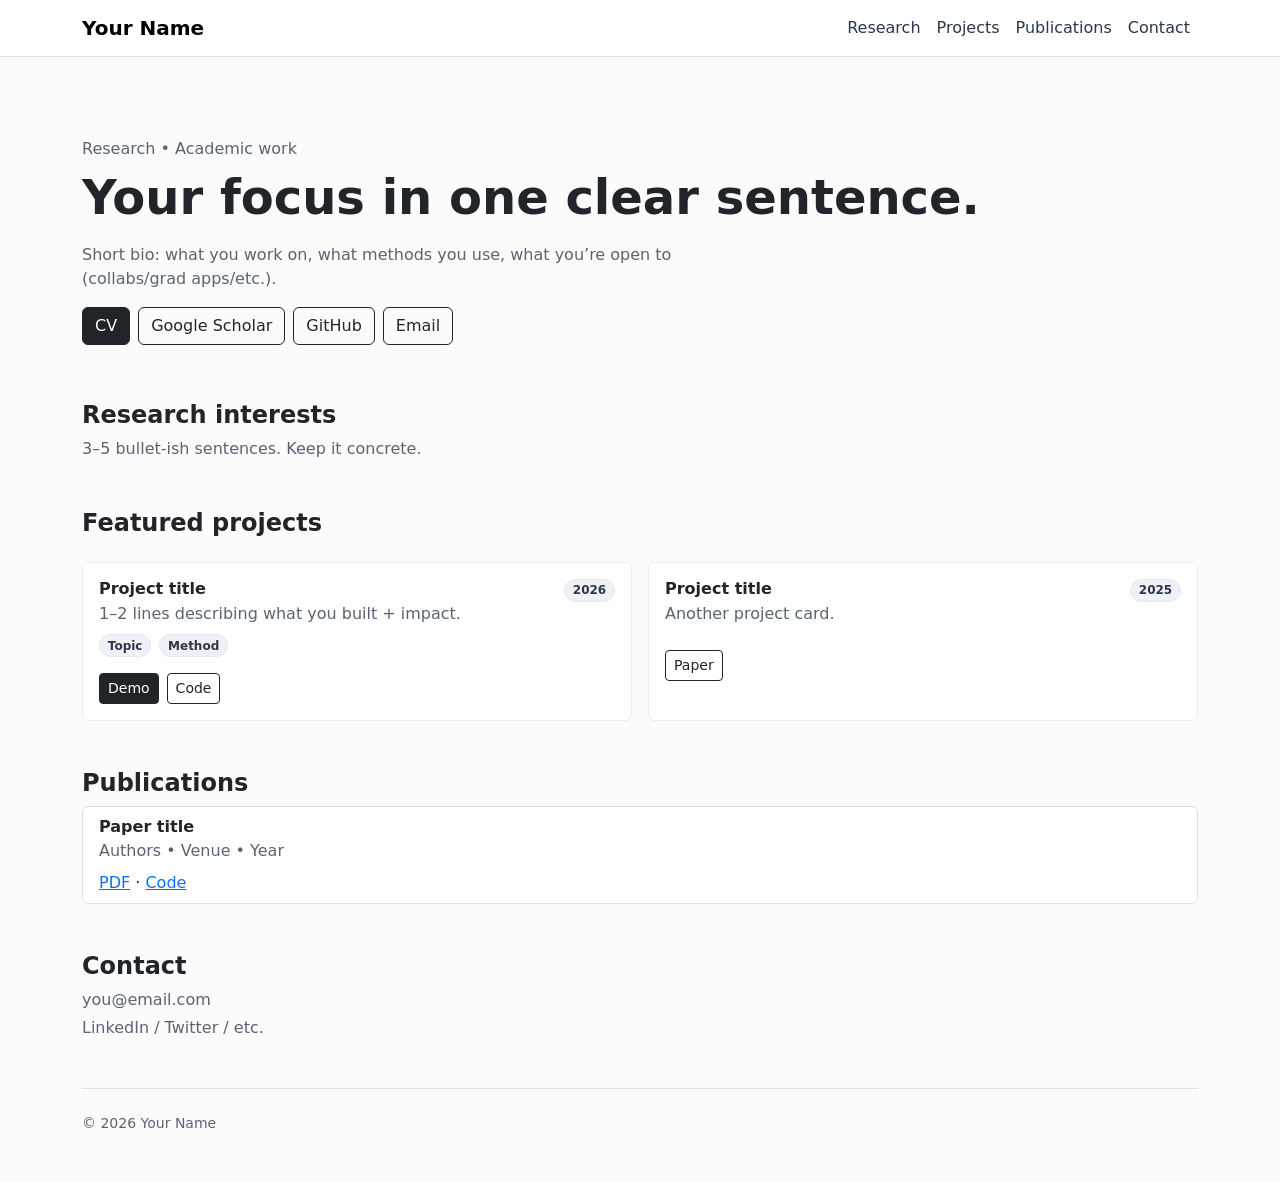
==== index.html @ a36b69d2 "Create index.html" ====
<!doctype html>
<html lang="en">
<head>
  <meta charset="utf-8" />
  <meta name="viewport" content="width=device-width, initial-scale=1" />
  <title>Your Name</title>
  <meta name="description" content="Research & academic work." />

  <!-- Bootstrap (CDN, no install) -->
  <link href="https://cdn.jsdelivr.net/npm/bootstrap@5.3.3/dist/css/bootstrap.min.css" rel="stylesheet">

  <style>
    body { background:#fbfbfc; }
    .hero { padding: 5rem 0 2rem; }
    .muted { color:#5b6470; }
    .badge-soft { background:#eef1f6; color:#2d3748; border:1px solid #e3e7ef; }
    .card { border:1px solid #e9edf3; }
    .nav-link { color:#2c3748; }
  </style>
</head>
<body>
<nav class="navbar navbar-expand-lg bg-white border-bottom sticky-top">
  <div class="container">
    <a class="navbar-brand fw-semibold" href="#">Your Name</a>
    <button class="navbar-toggler" type="button" data-bs-toggle="collapse" data-bs-target="#nav">
      <span class="navbar-toggler-icon"></span>
    </button>
    <div class="collapse navbar-collapse" id="nav">
      <ul class="navbar-nav ms-auto">
        <li class="nav-item"><a class="nav-link" href="#research">Research</a></li>
        <li class="nav-item"><a class="nav-link" href="#projects">Projects</a></li>
        <li class="nav-item"><a class="nav-link" href="#pubs">Publications</a></li>
        <li class="nav-item"><a class="nav-link" href="#contact">Contact</a></li>
      </ul>
    </div>
  </div>
</nav>

<header class="hero">
  <div class="container">
    <p class="muted mb-2">Research • Academic work</p>
    <h1 class="display-5 fw-semibold">Your focus in one clear sentence.</h1>
    <p class="muted mt-3" style="max-width: 62ch;">
      Short bio: what you work on, what methods you use, what you’re open to (collabs/grad apps/etc.).
    </p>
    <div class="d-flex gap-2 flex-wrap mt-3">
      <a class="btn btn-dark" href="#">CV</a>
      <a class="btn btn-outline-dark" href="#">Google Scholar</a>
      <a class="btn btn-outline-dark" href="#">GitHub</a>
      <a class="btn btn-outline-dark" href="mailto:you@email.com">Email</a>
    </div>
  </div>
</header>

<main class="container pb-5">
  <section id="research" class="py-4">
    <h2 class="h4 fw-semibold">Research interests</h2>
    <p class="muted mb-0">3–5 bullet-ish sentences. Keep it concrete.</p>
  </section>

  <section id="projects" class="py-4">
    <h2 class="h4 fw-semibold">Featured projects</h2>
    <div class="row g-3 mt-1">
      <div class="col-md-6">
        <div class="card p-3 h-100">
          <div class="d-flex justify-content-between align-items-start">
            <h3 class="h6 fw-semibold mb-1">Project title</h3>
            <span class="badge badge-soft rounded-pill">2026</span>
          </div>
          <p class="muted mb-2">1–2 lines describing what you built + impact.</p>
          <div class="d-flex gap-2 flex-wrap">
            <span class="badge badge-soft rounded-pill">Topic</span>
            <span class="badge badge-soft rounded-pill">Method</span>
          </div>
          <div class="mt-3 d-flex gap-2">
            <a class="btn btn-sm btn-dark" href="#">Demo</a>
            <a class="btn btn-sm btn-outline-dark" href="#">Code</a>
          </div>
        </div>
      </div>

      <div class="col-md-6">
        <div class="card p-3 h-100">
          <div class="d-flex justify-content-between align-items-start">
            <h3 class="h6 fw-semibold mb-1">Project title</h3>
            <span class="badge badge-soft rounded-pill">2025</span>
          </div>
          <p class="muted mb-2">Another project card.</p>
          <div class="mt-3 d-flex gap-2">
            <a class="btn btn-sm btn-outline-dark" href="#">Paper</a>
          </div>
        </div>
      </div>
    </div>
  </section>

  <section id="pubs" class="py-4">
    <h2 class="h4 fw-semibold">Publications</h2>
    <div class="list-group mt-2">
      <div class="list-group-item">
        <div class="fw-semibold">Paper title</div>
        <div class="muted">Authors • Venue • Year</div>
        <div class="mt-2"><a href="#">PDF</a> · <a href="#">Code</a></div>
      </div>
    </div>
  </section>

  <section id="contact" class="py-4">
    <h2 class="h4 fw-semibold">Contact</h2>
    <p class="muted mb-1">you@email.com</p>
    <p class="muted mb-0">LinkedIn / Twitter / etc.</p>
  </section>

  <footer class="pt-4 mt-4 border-top muted small">
    © <span id="y"></span> Your Name
  </footer>
</main>

<script src="https://cdn.jsdelivr.net/npm/bootstrap@5.3.3/dist/js/bootstrap.bundle.min.js"></script>
<script>document.getElementById("y").textContent = new Date().getFullYear();</script>
</body>
</html>
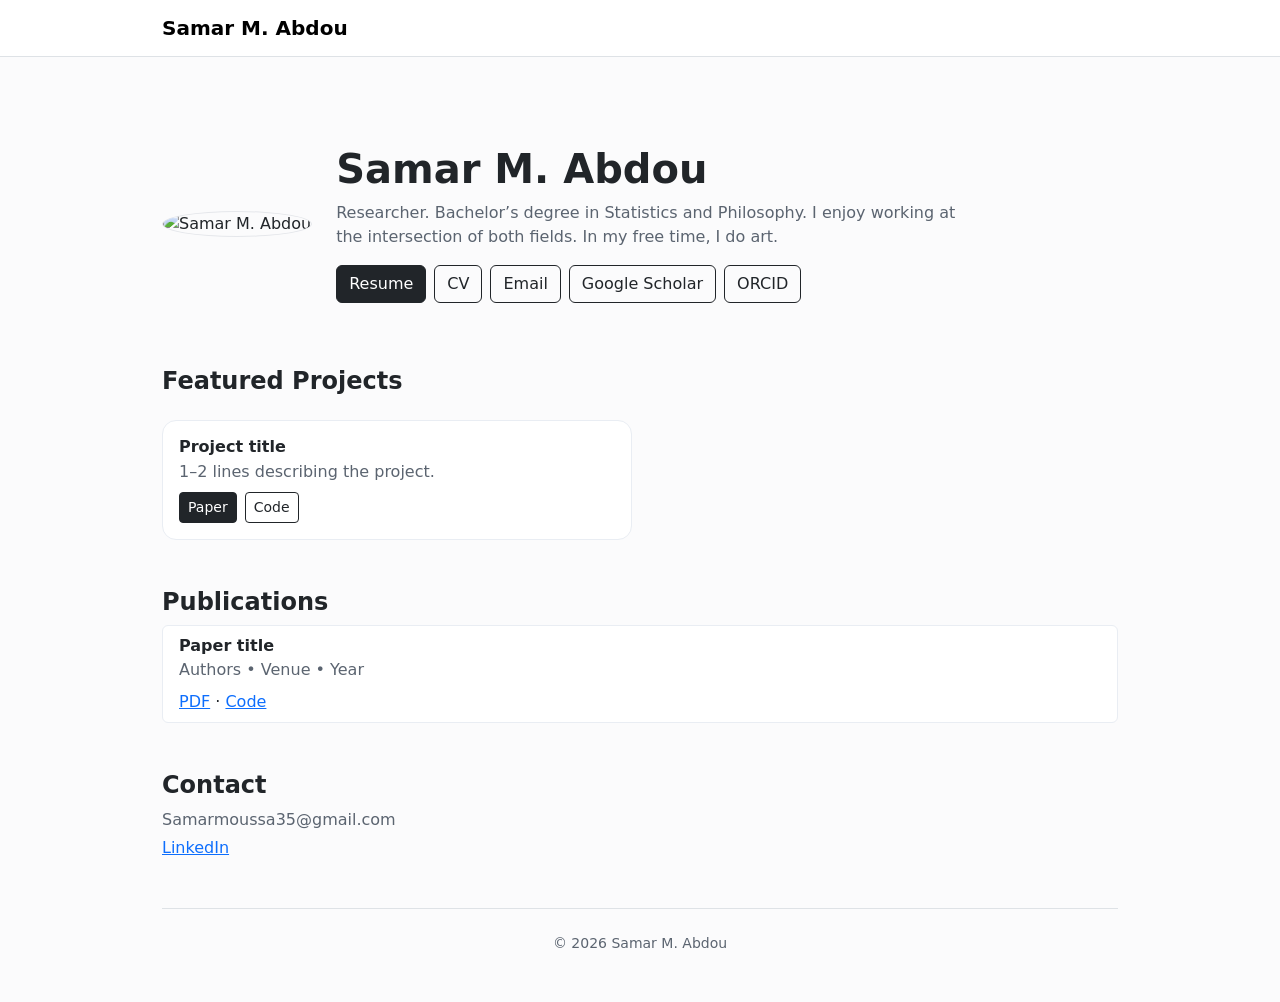
==== commit f91e4afd: "Update index.html" ====
--- a/index.html
+++ b/index.html
@@ -3,91 +3,72 @@
 <head>
   <meta charset="utf-8" />
   <meta name="viewport" content="width=device-width, initial-scale=1" />
-  <title>Your Name</title>
-  <meta name="description" content="Research & academic work." />
+  <title>Samar M. Abdou</title>
+  <meta name="description" content="Academic and research portfolio." />
 
-  <!-- Bootstrap (CDN, no install) -->
   <link href="https://cdn.jsdelivr.net/npm/bootstrap@5.3.3/dist/css/bootstrap.min.css" rel="stylesheet">
 
   <style>
     body { background:#fbfbfc; }
-    .hero { padding: 5rem 0 2rem; }
+    .hero { padding: 5.5rem 0 2.5rem; }
     .muted { color:#5b6470; }
     .badge-soft { background:#eef1f6; color:#2d3748; border:1px solid #e3e7ef; }
-    .card { border:1px solid #e9edf3; }
-    .nav-link { color:#2c3748; }
+    .card, .list-group-item { border:1px solid #e9edf3; border-radius:14px; }
+    .container { max-width: 980px; }
+    .profile-pic {
+      width:140px; height:140px; object-fit:cover;
+      border-radius:50%; border:1px solid #e5e7eb;
+    }
   </style>
 </head>
+
 <body>
-<nav class="navbar navbar-expand-lg bg-white border-bottom sticky-top">
+<nav class="navbar navbar-expand-lg navbar-light bg-white border-bottom sticky-top">
   <div class="container">
-    <a class="navbar-brand fw-semibold" href="#">Your Name</a>
-    <button class="navbar-toggler" type="button" data-bs-toggle="collapse" data-bs-target="#nav">
-      <span class="navbar-toggler-icon"></span>
-    </button>
-    <div class="collapse navbar-collapse" id="nav">
-      <ul class="navbar-nav ms-auto">
-        <li class="nav-item"><a class="nav-link" href="#research">Research</a></li>
-        <li class="nav-item"><a class="nav-link" href="#projects">Projects</a></li>
-        <li class="nav-item"><a class="nav-link" href="#pubs">Publications</a></li>
-        <li class="nav-item"><a class="nav-link" href="#contact">Contact</a></li>
-      </ul>
-    </div>
+    <span class="navbar-brand fw-semibold">Samar M. Abdou</span>
   </div>
 </nav>
 
 <header class="hero">
   <div class="container">
-    <p class="muted mb-2">Research • Academic work</p>
-    <h1 class="display-5 fw-semibold">Your focus in one clear sentence.</h1>
-    <p class="muted mt-3" style="max-width: 62ch;">
-      Short bio: what you work on, what methods you use, what you’re open to (collabs/grad apps/etc.).
-    </p>
-    <div class="d-flex gap-2 flex-wrap mt-3">
-      <a class="btn btn-dark" href="#">CV</a>
-      <a class="btn btn-outline-dark" href="#">Google Scholar</a>
-      <a class="btn btn-outline-dark" href="#">GitHub</a>
-      <a class="btn btn-outline-dark" href="mailto:you@email.com">Email</a>
+    <div class="row align-items-center g-4">
+      <div class="col-md-auto">
+        <!-- Add your photo to the repo and name it profile.jpg -->
+        <img src="profile.jpg" alt="Samar M. Abdou" class="profile-pic">
+      </div>
+      <div class="col">
+        <h1 class="display-6 fw-semibold mb-2">Samar M. Abdou</h1>
+        <p class="muted" style="max-width:62ch;">
+          Researcher. Bachelor’s degree in Statistics and Philosophy.  
+          I enjoy working at the intersection of both fields.  
+          In my free time, I do art.
+        </p>
+
+        <div class="d-flex gap-2 flex-wrap mt-3">
+          <a class="btn btn-dark" href="#">Resume</a>
+          <a class="btn btn-outline-dark" href="#">CV</a>
+          <a class="btn btn-outline-dark" href="mailto:Samarmoussa35@gmail.com">Email</a>
+          <a class="btn btn-outline-dark" href="#" target="_blank">Google Scholar</a>
+          <a class="btn btn-outline-dark" href="#" target="_blank">ORCID</a>
+        </div>
+      </div>
     </div>
   </div>
 </header>
 
 <main class="container pb-5">
-  <section id="research" class="py-4">
-    <h2 class="h4 fw-semibold">Research interests</h2>
-    <p class="muted mb-0">3–5 bullet-ish sentences. Keep it concrete.</p>
-  </section>
 
   <section id="projects" class="py-4">
-    <h2 class="h4 fw-semibold">Featured projects</h2>
+    <h2 class="h4 fw-semibold">Featured Projects</h2>
+
     <div class="row g-3 mt-1">
       <div class="col-md-6">
         <div class="card p-3 h-100">
-          <div class="d-flex justify-content-between align-items-start">
-            <h3 class="h6 fw-semibold mb-1">Project title</h3>
-            <span class="badge badge-soft rounded-pill">2026</span>
-          </div>
-          <p class="muted mb-2">1–2 lines describing what you built + impact.</p>
-          <div class="d-flex gap-2 flex-wrap">
-            <span class="badge badge-soft rounded-pill">Topic</span>
-            <span class="badge badge-soft rounded-pill">Method</span>
-          </div>
-          <div class="mt-3 d-flex gap-2">
-            <a class="btn btn-sm btn-dark" href="#">Demo</a>
+          <h3 class="h6 fw-semibold mb-1">Project title</h3>
+          <p class="muted mb-2">1–2 lines describing the project.</p>
+          <div class="d-flex gap-2">
+            <a class="btn btn-sm btn-dark" href="#">Paper</a>
             <a class="btn btn-sm btn-outline-dark" href="#">Code</a>
-          </div>
-        </div>
-      </div>
-
-      <div class="col-md-6">
-        <div class="card p-3 h-100">
-          <div class="d-flex justify-content-between align-items-start">
-            <h3 class="h6 fw-semibold mb-1">Project title</h3>
-            <span class="badge badge-soft rounded-pill">2025</span>
-          </div>
-          <p class="muted mb-2">Another project card.</p>
-          <div class="mt-3 d-flex gap-2">
-            <a class="btn btn-sm btn-outline-dark" href="#">Paper</a>
           </div>
         </div>
       </div>
@@ -96,23 +77,28 @@
 
   <section id="pubs" class="py-4">
     <h2 class="h4 fw-semibold">Publications</h2>
+
     <div class="list-group mt-2">
       <div class="list-group-item">
         <div class="fw-semibold">Paper title</div>
         <div class="muted">Authors • Venue • Year</div>
-        <div class="mt-2"><a href="#">PDF</a> · <a href="#">Code</a></div>
+        <div class="mt-2">
+          <a href="#">PDF</a> · <a href="#">Code</a>
+        </div>
       </div>
     </div>
   </section>
 
   <section id="contact" class="py-4">
     <h2 class="h4 fw-semibold">Contact</h2>
-    <p class="muted mb-1">you@email.com</p>
-    <p class="muted mb-0">LinkedIn / Twitter / etc.</p>
+    <p class="muted mb-1">Samarmoussa35@gmail.com</p>
+    <p class="muted mb-0">
+      <a href="https://www.linkedin.com/in/samar-moussa-5a9a45202/" target="_blank">LinkedIn</a>
+    </p>
   </section>
 
-  <footer class="pt-4 mt-4 border-top muted small">
-    © <span id="y"></span> Your Name
+  <footer class="pt-4 mt-4 border-top muted small text-center">
+    © <span id="y"></span> Samar M. Abdou
   </footer>
 </main>
 
@@ -120,3 +106,5 @@
 <script>document.getElementById("y").textContent = new Date().getFullYear();</script>
 </body>
 </html>
+
+    
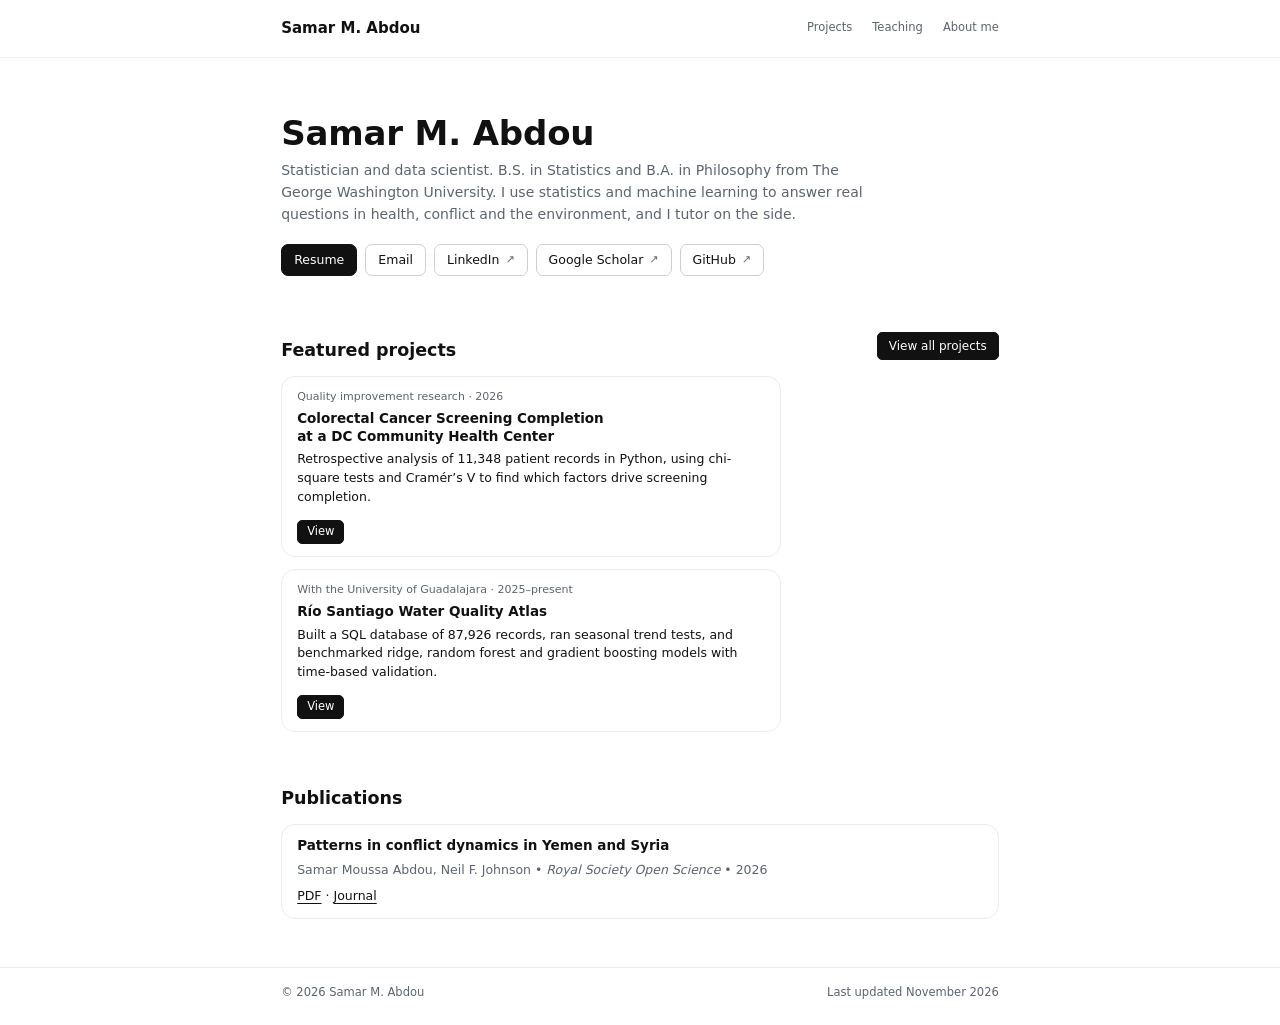
==== commit 9a828c13: "Add files via upload" ====
--- a/index.html
+++ b/index.html
@@ -1,110 +1,72 @@
-<!doctype html>
+<!DOCTYPE html>
 <html lang="en">
 <head>
-  <meta charset="utf-8" />
-  <meta name="viewport" content="width=device-width, initial-scale=1" />
-  <title>Samar M. Abdou</title>
-  <meta name="description" content="Academic and research portfolio." />
+<meta charset="utf-8">
+<meta name="viewport" content="width=device-width, initial-scale=1">
+<title>Samar M. Abdou</title>
+<meta name="description" content="Samar M. Abdou: statistician and data scientist (GWU, Statistics). Statistical modeling, machine learning, SQL and healthcare quality research.">
+<link rel="canonical" href="https://samarm-web.github.io/SamarM/">
+<meta property="og:type" content="website">
+<meta property="og:title" content="Samar M. Abdou">
+<meta property="og:description" content="Samar M. Abdou: statistician and data scientist (GWU, Statistics). Statistical modeling, machine learning, SQL and healthcare quality research.">
+<meta property="og:url" content="https://samarm-web.github.io/SamarM/">
+<meta name="twitter:card" content="summary">
+<link rel="stylesheet" href="style.css">
+<script type="application/ld+json">{"@context":"https://schema.org","@type":"Person","name":"Samar M. Abdou","jobTitle":"Statistician and Data Scientist","alumniOf":"The George Washington University","url":"https://samarm-web.github.io/SamarM/","sameAs":["https://www.linkedin.com/in/samar-moussa-abdou-592b403aa/","https://scholar.google.com/citations?user=Cqu7h-0AAAAJ&hl=en","https://github.com/SamarM-web"]}</script>
+</head>
+<body class="home">
+<header class="top"><div class="wrap">
+<a class="brand" href="index.html">Samar M. Abdou</a>
+<nav class="nav" aria-label="Main"><a href="projects.html">Projects</a><a href="teaching.html">Teaching</a><a href="about.html">About me</a></nav>
+</div></header>
+<main class="wrap">
 
-  <link href="https://cdn.jsdelivr.net/npm/bootstrap@5.3.3/dist/css/bootstrap.min.css" rel="stylesheet">
+<section class="hero">
+  <h1>Samar M. Abdou</h1>
+  <p class="bio">Statistician and data scientist. B.S. in Statistics and B.A. in Philosophy from The George Washington University. I use statistics and machine learning to answer real questions in health, conflict and the environment, and I tutor on the side.</p>
+  <div class="btns">
+    <a class="btn dark" href="resume.html">Resume</a>
+    <a class="btn" href="mailto:samarmoussa35@gmail.com">Email</a>
+    <a class="btn" href="https://www.linkedin.com/in/samar-moussa-abdou-592b403aa/" target="_blank" rel="noopener">LinkedIn <span class="ar" aria-hidden="true">&#8599;</span></a>
+    <a class="btn" href="https://scholar.google.com/citations?user=Cqu7h-0AAAAJ&hl=en" target="_blank" rel="noopener">Google Scholar <span class="ar" aria-hidden="true">&#8599;</span></a>
+    <a class="btn" href="https://github.com/SamarM-web" target="_blank" rel="noopener">GitHub <span class="ar" aria-hidden="true">&#8599;</span></a>
+  </div>
+</section>
 
-  <style>
-    body { background:#fbfbfc; }
-    .hero { padding: 5.5rem 0 2.5rem; }
-    .muted { color:#5b6470; }
-    .badge-soft { background:#eef1f6; color:#2d3748; border:1px solid #e3e7ef; }
-    .card, .list-group-item { border:1px solid #e9edf3; border-radius:14px; }
-    .container { max-width: 980px; }
-    .profile-pic {
-      width:140px; height:140px; object-fit:cover;
-      border-radius:50%; border:1px solid #e5e7eb;
-    }
-  </style>
-</head>
+<section class="sec" id="featured">
+  <div class="sec-head"><h2>Featured projects</h2><a class="btn sm dark" href="projects.html">View all projects</a></div>
+  <div class="cards stack1">
+    <article class="card">
+      <span class="meta">Quality improvement research &middot; 2026</span>
+      <h3>Colorectal Cancer Screening Completion at a DC Community Health Center</h3>
+      <p>Retrospective analysis of 11,348 patient records in Python, using chi-square tests and Cram&eacute;r&rsquo;s V to find which factors drive screening completion.</p>
+      <div class="btns"><a class="btn sm dark" href="project-crc-screening.html">View</a></div>
+    </article>
+    <article class="card">
+      <span class="meta">With the University of Guadalajara &middot; 2025&ndash;present</span>
+      <h3>R&iacute;o Santiago Water Quality Atlas</h3>
+      <p>Built a SQL database of 87,926 records, ran seasonal trend tests, and benchmarked ridge, random forest and gradient boosting models with time-based validation.</p>
+      <div class="btns"><a class="btn sm dark" href="project-rio-santiago.html">View</a></div>
+    </article>
+  </div>
+</section>
 
-<body>
-<nav class="navbar navbar-expand-lg navbar-light bg-white border-bottom sticky-top">
-  <div class="container">
-    <span class="navbar-brand fw-semibold">Samar M. Abdou</span>
-  </div>
-</nav>
+<section class="sec" id="publications">
+  <h2>Publications</h2>
+  <article class="pub">
+    <h3>Patterns in conflict dynamics in Yemen and Syria</h3>
+    <p class="mute">Samar Moussa Abdou, Neil F. Johnson &bull; <i>Royal Society Open Science</i> &bull; 2026</p>
+    <p class="links"><a href="files/Abdou_Johnson_2026_Conflict_Dynamics_Yemen_Syria.pdf" target="_blank" rel="noopener">PDF</a> &middot; <a href="https://royalsocietypublishing.org/rsos/article/13/11/260467/483990/Patterns-in-conflict-dynamics-in-Yemen-and" target="_blank" rel="noopener">Journal</a></p>
+  </article>
+</section>
 
-<header class="hero">
-  <div class="container">
-    <div class="row align-items-center g-4">
-      <div class="col-md-auto">
-        <!-- Add your photo to the repo and name it profile.jpg -->
-        <img src="profile.jpg" alt="Samar M. Abdou" class="profile-pic">
-      </div>
-      <div class="col">
-        <h1 class="display-6 fw-semibold mb-2">Samar M. Abdou</h1>
-        <p class="muted" style="max-width:62ch;">
-          Researcher. Bachelor’s degree in Statistics and Philosophy.  
-          I enjoy working at the intersection of both fields.  
-          In my free time, I do art.
-        </p>
 
-        <div class="d-flex gap-2 flex-wrap mt-3">
-          <a class="btn btn-dark" href="#">Resume</a>
-          <a class="btn btn-outline-dark" href="#">CV</a>
-          <a class="btn btn-outline-dark" href="mailto:Samarmoussa35@gmail.com">Email</a>
-          <a class="btn btn-outline-dark" href="#" target="_blank">Google Scholar</a>
-          <a class="btn btn-outline-dark" href="#" target="_blank">ORCID</a>
-        </div>
-      </div>
-    </div>
-  </div>
-</header>
 
-<main class="container pb-5">
+</main>
+<footer class="foot"><div class="wrap">
+<span>&copy; 2026 Samar M. Abdou</span>
+<span>Last updated November 2026</span>
+</div></footer>
 
-  <section id="projects" class="py-4">
-    <h2 class="h4 fw-semibold">Featured Projects</h2>
-
-    <div class="row g-3 mt-1">
-      <div class="col-md-6">
-        <div class="card p-3 h-100">
-          <h3 class="h6 fw-semibold mb-1">Project title</h3>
-          <p class="muted mb-2">1–2 lines describing the project.</p>
-          <div class="d-flex gap-2">
-            <a class="btn btn-sm btn-dark" href="#">Paper</a>
-            <a class="btn btn-sm btn-outline-dark" href="#">Code</a>
-          </div>
-        </div>
-      </div>
-    </div>
-  </section>
-
-  <section id="pubs" class="py-4">
-    <h2 class="h4 fw-semibold">Publications</h2>
-
-    <div class="list-group mt-2">
-      <div class="list-group-item">
-        <div class="fw-semibold">Paper title</div>
-        <div class="muted">Authors • Venue • Year</div>
-        <div class="mt-2">
-          <a href="#">PDF</a> · <a href="#">Code</a>
-        </div>
-      </div>
-    </div>
-  </section>
-
-  <section id="contact" class="py-4">
-    <h2 class="h4 fw-semibold">Contact</h2>
-    <p class="muted mb-1">Samarmoussa35@gmail.com</p>
-    <p class="muted mb-0">
-      <a href="https://www.linkedin.com/in/samar-moussa-5a9a45202/" target="_blank">LinkedIn</a>
-    </p>
-  </section>
-
-  <footer class="pt-4 mt-4 border-top muted small text-center">
-    © <span id="y"></span> Samar M. Abdou
-  </footer>
-</main>
-
-<script src="https://cdn.jsdelivr.net/npm/bootstrap@5.3.3/dist/js/bootstrap.bundle.min.js"></script>
-<script>document.getElementById("y").textContent = new Date().getFullYear();</script>
 </body>
 </html>
-
-    
--- a/style.css
+++ b/style.css
@@ -0,0 +1,243 @@
+/*
+VOICE: calm, professional academic home page; quiet, with a light 1990s department-site touch.
+IDEA: a tidy faculty page: thin rules, soft boxes, small type labels.
+PICTURE: project images and a swipeable travel strip; the paper and atlas in a soft window.
+COLOUR and TYPE: white ground, black text, one small blue accent. Source Serif 4 for reading, IBM Plex Mono for small labels.
+LAYOUT: one centered column about 820px; project pages split text and viewer above 900px.
+*/
+:root{
+  color-scheme:light;
+  --bg:#ffffff;--ink:#111111;--mute:#5b5b5b;--line:#e3e3e3;--line2:#cfcfcf;--soft:#f7f7f5;
+  --acc:#2c5aa0;--acc-soft:#eef3fa;
+  --serif:"Segoe UI",system-ui,-apple-system,"Helvetica Neue",Arial,sans-serif;
+  --mono:"Segoe UI",system-ui,-apple-system,"Helvetica Neue",Arial,sans-serif;
+}
+*{box-sizing:border-box;min-width:0}
+html{scroll-padding-top:24px}
+body{margin:0;background:var(--bg);color:var(--ink);font:16px/1.6 var(--serif);overflow-x:clip;-webkit-font-smoothing:antialiased}
+img{max-width:100%;display:block}
+a{color:inherit;text-underline-offset:3px;text-decoration-thickness:1px;text-decoration-color:var(--line2)}
+a:hover{color:var(--acc);text-decoration-color:currentColor}
+:focus-visible{outline:2px solid var(--acc);outline-offset:3px;border-radius:4px}
+
+.wrap{max-width:820px;margin:0 auto;padding:0 max(4vw,18px)}
+.wrap.wide{max-width:1140px}
+
+/* Top bar */
+.top{border-bottom:1px solid #f0f0f0}
+.top .wrap{display:flex;flex-wrap:wrap;align-items:center;justify-content:space-between;gap:6px 22px;padding-block:12px}
+.brand{font:600 17px/1.2 var(--serif);text-decoration:none}
+.nav{display:flex;flex-wrap:wrap;gap:2px 20px;font:13px/1 var(--mono)}
+.nav a{text-decoration:none;padding:10px 0;border-bottom:1.5px solid transparent;color:var(--mute)}
+.nav a:hover{color:var(--ink)}
+.nav a[aria-current=page]{color:var(--ink);border-bottom-color:var(--ink)}
+
+/* Type */
+h1,h2,h3{font-family:var(--serif);font-weight:600;line-height:1.15;margin:0;text-wrap:balance}
+h1{font-size:clamp(30px,4.4vw,38px);letter-spacing:-.005em}
+h2{font-size:21px}
+h3{font-size:17px;line-height:1.3}
+p{margin:0 0 .9em}
+.lede{font-size:17.5px}
+.mute{color:var(--mute)}
+.meta{font:12px/1.5 var(--mono);color:var(--mute)}
+
+/* Sections */
+.sec{padding:36px 0 4px}
+.sec>h2,.sec-head{margin-bottom:16px}
+.sec-head{display:flex;flex-wrap:wrap;align-items:end;justify-content:space-between;gap:10px}
+
+
+/* Hero */
+.hero{padding:44px 0 4px;max-width:680px}
+.hero .role{font:13px/1.5 var(--mono);color:var(--acc);margin:8px 0 16px}
+
+/* Buttons */
+.btns{display:flex;flex-wrap:wrap;gap:8px;margin-top:18px}
+.btn{display:inline-flex;align-items:center;gap:6px;min-height:36px;padding:0 13px;font:12.5px/1 var(--mono);color:var(--ink);background:var(--bg);border:1px solid var(--line2);border-radius:6px;text-decoration:none;white-space:nowrap;transition:border-color .15s,color .15s,background .15s}
+.btn:hover{border-color:var(--ink);color:var(--ink);background:var(--soft)}
+.btn.sm{min-height:32px;padding:0 11px;font-size:12px}
+.btn.dark{background:var(--ink);color:#fff;border-color:var(--ink)}
+.btn.dark:hover{background:#333;color:#fff}
+.btn .ar{font-size:11px;color:var(--mute)}
+
+/* Cards */
+.cards{display:grid;grid-template-columns:repeat(2,minmax(0,1fr));gap:16px}
+@media(max-width:680px){.cards{grid-template-columns:1fr}}
+.card,.pub{border:1px solid var(--line);border-radius:10px;padding:18px;background:var(--bg)}
+.card{display:flex;flex-direction:column;gap:8px}
+.card p{margin:0;font-size:15px}
+.card .btns{margin-top:auto;padding-top:6px}
+.card .pimg{margin:-18px -18px 4px;border-radius:10px 10px 0 0;border:0;border-bottom:1px solid var(--line)}
+.pub h3{font-style:italic;font-weight:500;font-size:18px}
+.pub p{margin:.45em 0 0;font-size:15px}
+.pub p.meta{font-size:12px}
+
+/* Tags */
+.tags{display:flex;flex-wrap:wrap;gap:5px;margin:0;padding:0;list-style:none}
+.tags li{font:11px/1 var(--mono);color:#2f4a75;background:var(--acc-soft);border-radius:4px;padding:5px 7px}
+
+/* Contact list */
+.kv{display:grid;grid-template-columns:90px minmax(0,1fr);gap:6px 14px;margin:0;font-size:15.5px}
+.kv dt{font:12.5px/1.9 var(--mono);color:var(--mute)}
+.kv dd{margin:0;overflow-wrap:anywhere}
+
+/* Project images */
+.pimg{aspect-ratio:16/10;border:1px solid var(--line);border-radius:8px;overflow:hidden;background:#fff;display:grid;place-items:center}
+.pimg img{width:100%;height:100%;object-fit:contain;padding:8px}
+.pimg svg{width:100%;height:100%}
+
+/* Projects list */
+.plist{list-style:none;margin:0;padding:0}
+.proj{display:grid;grid-template-columns:230px minmax(0,1fr);gap:24px;padding:22px 0;border-bottom:1px solid var(--line)}
+.proj:first-child{padding-top:4px}
+.proj-head{display:flex;flex-wrap:wrap;align-items:center;justify-content:space-between;gap:8px 14px;margin-bottom:4px}
+.proj p{margin:6px 0 10px;font-size:15px}
+@media(max-width:620px){.proj{grid-template-columns:1fr;gap:12px}}
+
+/* Project page */
+.crumb{font:12.5px/1 var(--mono);padding-top:24px}
+.crumb a{text-decoration:none;color:var(--mute)}
+.split{display:grid;grid-template-columns:minmax(0,1fr) minmax(0,1.1fr);gap:40px;align-items:start;padding:18px 0 32px}
+.split .win{position:sticky;top:18px}
+@media(max-width:900px){.split{grid-template-columns:1fr}.split .win{position:static}}
+.split h1{font-size:clamp(27px,3.4vw,34px)}
+.split h2{font-size:18px;margin:26px 0 8px}
+.facts{list-style:none;padding:0;margin:4px 0 1em;display:grid;grid-template-columns:repeat(auto-fit,minmax(130px,1fr));gap:10px}
+.facts li{border:1px solid var(--line);border-radius:8px;padding:10px 12px;font-size:13.5px;line-height:1.35;color:var(--mute)}
+.facts b{display:block;font:600 20px/1.2 var(--serif);color:var(--ink);margin-bottom:3px;white-space:nowrap}
+.split ul.plain{padding-left:18px;margin:0 0 1em;font-size:15.5px}
+.split ul.plain li{margin:4px 0}
+.details{display:grid;grid-template-columns:7.5em minmax(0,1fr);gap:6px 14px;margin:0;font-size:15px}
+.details dt{font:12px/1.9 var(--mono);color:var(--mute)}
+.details dd{margin:0}
+
+/* Soft window */
+.win{border:1px solid var(--line2);border-radius:10px;overflow:hidden;background:var(--bg)}
+.bar{display:flex;align-items:center;gap:10px;padding:9px 12px;border-bottom:1px solid var(--line);background:var(--soft);font:12px/1 var(--mono);color:var(--mute)}
+.bar .dots{display:flex;gap:5px}.bar .dots i{width:9px;height:9px;border-radius:50%;background:var(--line2)}
+.bar .t{flex:1;overflow:hidden;text-overflow:ellipsis;white-space:nowrap}
+.bar .btn{min-height:28px}
+.pages{height:min(76vh,860px);overflow:auto;background:var(--soft);padding:12px;display:grid;gap:12px;align-content:start}
+.pages img{width:100%;height:auto;border:1px solid var(--line);background:#fff}
+.site-frame{display:block;width:100%;height:min(76vh,860px);border:0;background:#fff}
+
+/* Teaching / about */
+.subjects{display:grid;grid-template-columns:repeat(auto-fit,minmax(170px,1fr));gap:12px}
+.subj{border:1px solid var(--line);border-radius:10px;padding:14px 16px}
+.subj h3{margin-bottom:4px}
+.subj p{margin:0;font-size:14.5px;color:var(--mute)}
+.skills{width:100%;border-collapse:collapse;font-size:15px}
+.skills th,.skills td{text-align:left;vertical-align:top;padding:10px 0;border-bottom:1px solid var(--line)}
+.skills th{font:12px/1.9 var(--mono);color:var(--mute);font-weight:400;width:10em;padding-right:14px}
+@media(max-width:600px){.skills th,.skills td{display:block;width:auto;padding:0}.skills th{padding-top:10px;border:0}.skills td{padding-bottom:10px}}
+
+/* Travel carousel */
+.carousel{position:relative}
+.strip{display:flex;gap:12px;overflow-x:auto;scroll-snap-type:x mandatory;padding-bottom:10px;scrollbar-width:thin;-webkit-overflow-scrolling:touch}
+.strip figure{flex:none;margin:0;scroll-snap-align:start}
+.strip img{height:300px;width:auto;max-width:none;border-radius:8px;border:1px solid var(--line);background:var(--soft)}
+.strip figcaption{font:12px/1.4 var(--mono);color:var(--mute);margin-top:7px}
+@media(max-width:600px){.strip img{height:240px}}
+.car-nav{display:flex;align-items:center;justify-content:space-between;gap:10px;margin-top:8px}
+.car-nav .btns{margin:0}
+.also{font-size:15px;color:var(--mute);margin-top:12px}
+
+/* Footer */
+.foot{margin-top:48px;border-top:1px solid var(--line)}
+.foot .wrap{display:flex;flex-wrap:wrap;justify-content:space-between;gap:6px 18px;padding-block:16px 24px;font:12px/1.5 var(--mono);color:var(--mute)}
+
+@media(prefers-reduced-motion:reduce){.btn{transition:none}.strip{scroll-behavior:auto}}
+
+/* Original-style home: strictly black and white */
+h1,h2,h3{font-weight:600}
+.btn{font-size:14px;min-height:38px;padding:0 15px;border-radius:7px}
+.btn.sm{font-size:13px;min-height:33px}
+.hero{padding:72px 0 8px}
+.hero h1{font-size:clamp(32px,5vw,46px);margin-bottom:8px}
+.bio{color:var(--mute);font-size:16.5px;max-width:620px}
+.card,.pub{border-color:#ececec;border-radius:10px}
+.pub h3{font-style:normal;font-weight:600;font-size:17px}
+.pub p.links a,.plainc a{color:var(--ink);text-decoration-color:var(--ink)}
+.plainc{font-size:16px;line-height:1.9}
+.meta{font-size:12.5px}
+body.home a:hover{color:var(--ink)}
+body.home .btn.dark:hover{background:#333}
+
+/* Smaller type */
+body{font-size:15px}
+h1{font-size:clamp(26px,3.6vw,32px)}
+h2{font-size:18px}
+h3{font-size:15.5px}
+.hero{padding:60px 0 4px}
+.hero h1{font-size:clamp(28px,4vw,38px)}
+.bio{font-size:15px}
+.lede{font-size:15.5px}
+.btn{font-size:13px;min-height:34px;padding:0 13px}
+.btn.sm{font-size:12.5px;min-height:30px;padding:0 10px}
+.card p,.pub p,.proj p,.details,.split ul.plain,.skills,.kv,.plainc{font-size:14px}
+.pub h3{font-size:15.5px}
+.meta,.nav{font-size:12px}
+.brand{font-size:15.5px}
+.tags li{font-size:10.5px;padding:4px 6px}
+.split h1{font-size:clamp(24px,3vw,29px)}
+.split h2{font-size:16px}
+.facts b{font-size:17px}
+.facts li{font-size:12.5px}
+.subj p{font-size:13.5px}
+.foot .wrap{font-size:11.5px}
+.sec{padding:30px 0 2px}
+
+/* Round 4: smaller, original home layout */
+body{font-size:14px}
+.hero{padding:56px 0 0}
+.hero h1{font-size:clamp(26px,3.6vw,34px);margin-bottom:6px}
+.bio{font-size:14px;max-width:600px}
+.btn{font-size:12.5px;min-height:32px;padding:0 12px}
+.btn.sm{font-size:12px;min-height:28px;padding:0 10px}
+h1{font-size:clamp(24px,3.2vw,28px)}
+h2{font-size:17px}
+h3{font-size:14.5px}
+.card p,.pub p,.proj p,.details,.split ul.plain,.skills,.kv,.plainc,.subj p{font-size:13.5px}
+.pub h3{font-size:14.5px}
+.meta,.nav{font-size:11.5px}
+.brand{font-size:15px}
+.lede{font-size:14.5px}
+.cards.stack1{grid-template-columns:1fr;max-width:560px;gap:14px}
+.card{padding:16px}
+body.home .sec{padding:56px 0 0}
+.proj{grid-template-columns:200px minmax(0,1fr);gap:22px;padding:24px 0}
+.proj p{margin:8px 0}
+.proj .tags{margin-top:12px}
+.strip img{height:190px}
+@media(max-width:600px){.strip img{height:170px}}
+.split h1{font-size:clamp(22px,2.8vw,26px)}
+.also{font-size:13.5px}
+.proj-head{flex-wrap:nowrap;align-items:flex-start}
+.proj-head h3{flex:1}
+.proj-head .btn{flex:none}
+
+/* Round 5 */
+body.home .sec>h2,body.home .sec-head h2{font-size:20px;font-weight:700}
+body.home .cards.stack1{max-width:500px;gap:12px}
+body.home .card{padding:12px 15px;gap:5px;border-radius:8px}
+body.home .card h3{font-size:13.5px}
+body.home .card p{font-size:12.5px;line-height:1.5}
+body.home .card .meta{font-size:11px}
+body.home .card .btns{padding-top:4px;margin-top:4px}
+body.home .pub{padding:12px 15px;border-radius:8px}
+body.home .pub h3{font-size:13.5px}
+body.home .pub p{font-size:12.5px}
+.btn.dark .ar{color:#bbb}
+.resume-sheet{border:1px solid var(--line);border-radius:8px;overflow:hidden;max-width:820px}
+.resume-sheet img{width:100%;height:auto}
+
+/* Round 6 */
+body.home .sec>h2,body.home .sec-head h2{font-size:17.5px;font-weight:700}
+.btn.sm.dark{min-height:24px;padding:0 9px;font-size:11.5px;border-radius:5px}
+body.home .sec-head .btn.sm.dark{min-height:28px;padding:0 11px;font-size:12px}
+
+/* Match original site tokens */
+:root{--mute:#5b6470;--line:#e9edf3}
+.card,.pub{border-color:#e9edf3;border-radius:14px}
+body.home .card,body.home .pub{border-radius:14px}
